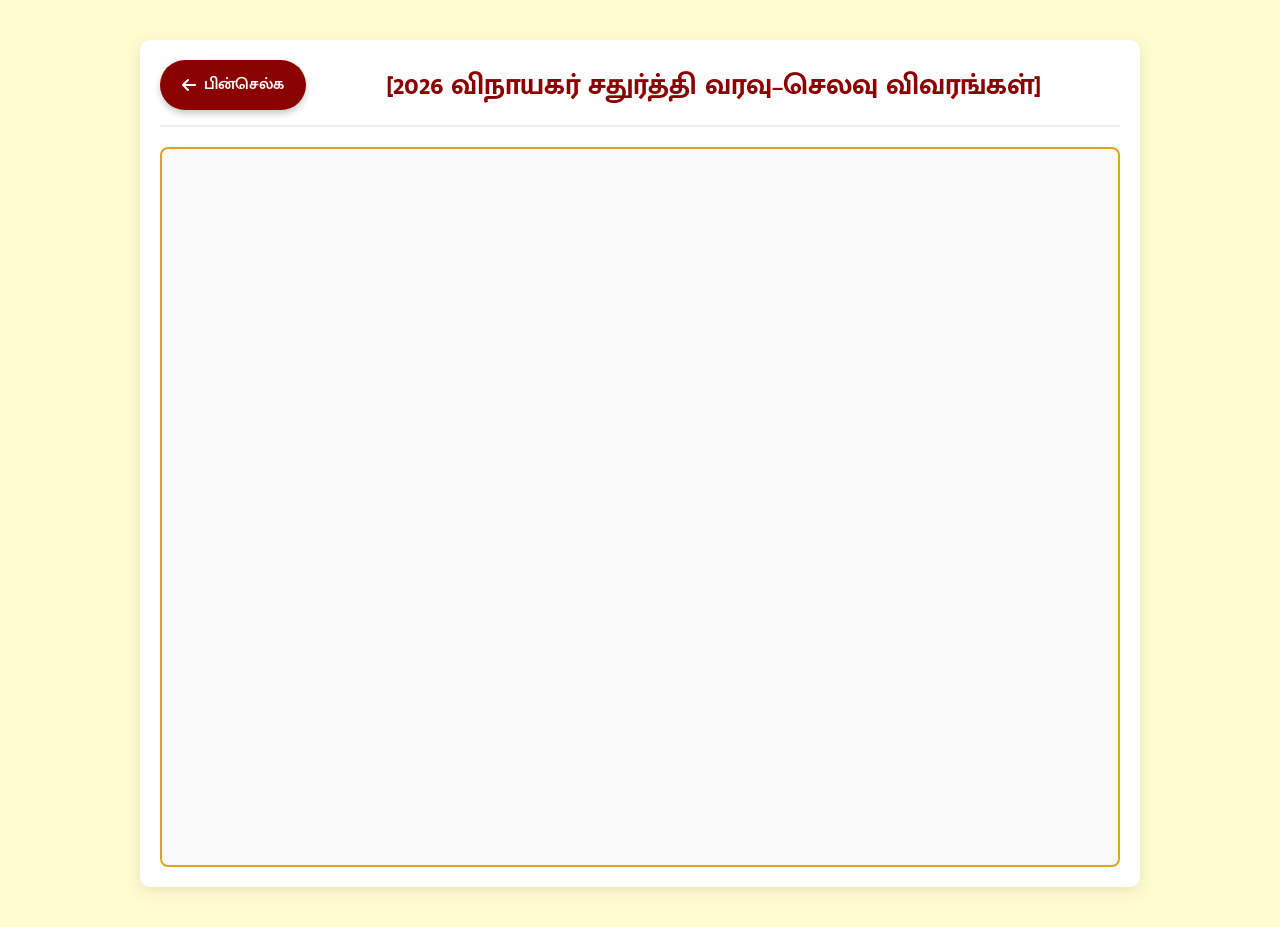
==== budget-2026.html @ ee6bddf9 "Update budget button behavior and add dedicated 2026 budget page" ====
<!DOCTYPE html>
<html lang="ta">

<head>
    <meta charset="UTF-8">
    <meta name="viewport" content="width=device-width, initial-scale=1.0">
    <title>2026 ஆம் ஆண்டு வரவு செலவுகள் - ஸ்ரீ சக்தி செல்வ கணபதி</title>
    <link rel="stylesheet" href="styles.css">
    <link href="https://fonts.googleapis.com/css2?family=Mukta+Malar:wght@400;600;700&display=swap" rel="stylesheet">
    <link rel="stylesheet" href="https://cdnjs.cloudflare.com/ajax/libs/font-awesome/6.4.0/css/all.min.css">
    <style>
        .pdf-page-container {
            max-width: 1000px;
            margin: 40px auto;
            padding: 20px;
            background: var(--white);
            border-radius: 10px;
            box-shadow: 0 4px 15px rgba(0, 0, 0, 0.1);
        }

        .pdf-header {
            display: flex;
            align-items: center;
            margin-bottom: 20px;
            border-bottom: 2px solid #f0f0f0;
            padding-bottom: 15px;
        }

        .back-btn {
            background-color: var(--primary-color);
            color: var(--white);
            text-decoration: none;
            padding: 10px 20px;
            border-radius: 30px;
            font-weight: 600;
            display: inline-flex;
            align-items: center;
            gap: 8px;
            transition: all 0.3s ease;
            box-shadow: 0 4px 6px rgba(0, 0, 0, 0.2);
            white-space: nowrap;
            border: 2px solid transparent;
        }

        .back-btn:hover {
            background-color: var(--white);
            color: var(--primary-color);
            border: 2px solid var(--primary-color);
        }

        .pdf-title-area {
            flex: 1;
            text-align: center;
        }

        .pdf-title {
            font-size: 1.8rem;
            color: var(--primary-color);
            margin: 0;
            padding: 0 20px;
        }

        .pdf-viewer-container {
            width: 100%;
            height: 80vh;
            border: 2px solid var(--gold);
            border-radius: 8px;
            overflow: hidden;
            background: #f9f9f9;
        }

        .pdf-viewer-container iframe {
            width: 100%;
            height: 100%;
            border: none;
        }

        @media (max-width: 768px) {
            .pdf-header {
                flex-direction: column;
                gap: 15px;
                align-items: center;
            }

            .pdf-title-area {
                text-align: center;
                width: 100%;
            }

            .pdf-viewer-container {
                height: 65vh;
            }

            .pdf-page-container {
                margin: 20px 10px;
            }
        }
    </style>
</head>

<body class="bg-cream">

    <div class="pdf-page-container">
        <div class="pdf-header">
            <a href="index.html" class="back-btn">
                <i class="fas fa-arrow-left"></i> பின்செல்க
            </a>
            <div class="pdf-title-area">
                <h1 class="pdf-title">[2026 விநாயகர் சதுர்த்தி வரவு–செலவு விவரங்கள்]</h1>
            </div>
        </div>

        <div class="pdf-viewer-container">
            <!-- Append #toolbar=0&navpanes=0&scrollbar=0 to hide download and other controls -->
            <iframe src="vinayakar kovil.pdf" title="PDF Document Viewer"></iframe>
        </div>
    </div>

</body>

</html>
---- styles.css ----
:root {
    --primary-color: #8B0000; /* Dark Red / Maroon */
    --secondary-color: #FF9933; /* Saffron */
    --gold: #DAA520;
    --cream: #FFFDD0;
    --white: #FFFFFF;
    --text-dark: #333333;
    --text-light: #666666;
    --bg-light: #FAFAFA;
}

* {
    margin: 0;
    padding: 0;
    box-sizing: border-box;
}

body {
    font-family: 'Mukta Malar', sans-serif;
    color: var(--text-dark);
    line-height: 1.6;
    background-color: var(--bg-light);
    overflow-x: hidden;
}

html {
    scroll-behavior: smooth;
}

/* Typography */
h1, h2, h3, h4, h5, h6 {
    color: var(--primary-color);
    margin-bottom: 1rem;
}

h2 {
    text-align: center;
    font-size: 2.2rem;
    margin-bottom: 2rem;
    position: relative;
    padding-bottom: 15px;
}

h2::after {
    content: '';
    position: absolute;
    bottom: 0;
    left: 50%;
    transform: translateX(-50%);
    width: 80px;
    height: 4px;
    background-color: var(--secondary-color);
    border-radius: 2px;
}

.container {
    max-width: 1200px;
    margin: 0 auto;
    padding: 0 20px;
}

.bg-cream {
    background-color: var(--cream);
}

section {
    padding: 80px 0;
}

/* Header & Nav */
header {
    background-color: var(--primary-color);
    color: var(--white);
    padding: 15px 30px;
    display: flex;
    justify-content: space-between;
    align-items: center;
    position: fixed;
    width: 100%;
    top: 0;
    z-index: 1000;
    box-shadow: 0 4px 6px rgba(0,0,0,0.2);
    border-bottom: 3px solid var(--gold);
}

.logo {
    font-size: 1.5rem;
    font-weight: 700;
    color: var(--gold);
}

nav ul {
    list-style: none;
    display: flex;
    gap: 20px;
}

nav a {
    color: var(--white);
    text-decoration: none;
    font-size: 1.1rem;
    font-weight: 600;
    transition: color 0.3s;
}

nav a:hover {
    color: var(--gold);
}

.hamburger {
    display: none;
    font-size: 1.8rem;
    cursor: pointer;
    color: var(--gold);
}

/* Hero Section */
.hero {
    height: 100vh;
    /* Adding a warm dark overlay over the image */
    background: linear-gradient(rgba(139, 0, 0, 0.5), rgba(0, 0, 0, 0.7)), url('background.jpg') center/cover no-repeat;
    display: flex;
    align-items: center;
    justify-content: center;
    text-align: center;
    color: var(--white);
    padding-top: 70px; /* Offset for fixed header */
    border-bottom: 10px solid var(--primary-color);
}

.hero h1 {
    font-size: 4rem;
    color: var(--gold);
    text-shadow: 2px 2px 8px rgba(0,0,0,0.8);
    margin-bottom: 10px;
    line-height: 1.2;
}

.tagline {
    font-size: 1.8rem;
    margin-bottom: 30px;
    font-weight: 600;
    text-shadow: 1px 1px 4px rgba(0,0,0,0.8);
}

.hero-buttons {
    display: flex;
    gap: 20px;
    justify-content: center;
}

.btn {
    display: inline-block;
    padding: 12px 30px;
    font-size: 1.1rem;
    font-weight: 600;
    text-decoration: none;
    border-radius: 30px;
    transition: all 0.3s ease;
    border: 2px solid transparent;
    cursor: pointer;
}

.btn-primary {
    background-color: var(--primary-color);
    color: var(--white);
    border-color: var(--primary-color);
    box-shadow: 0 4px 6px rgba(0,0,0,0.2);
}

.btn-primary:hover {
    background-color: var(--white);
    color: var(--primary-color);
    border-color: var(--white);
}

.btn-secondary {
    background-color: rgba(255, 255, 255, 0.1);
    color: var(--gold);
    border-color: var(--gold);
}

.btn-secondary:hover {
    background-color: var(--gold);
    color: var(--text-dark);
}

/* About Section */
.about-content {
    display: flex;
    align-items: center;
    gap: 40px;
}

.about-text {
    flex: 1;
    font-size: 1.15rem;
}

.about-text p {
    margin-bottom: 15px;
}

.about-image {
    flex: 1;
    text-align: center;
}

.about-image img {
    max-width: 100%;
    border-radius: 10px;
    box-shadow: 0 10px 20px rgba(0,0,0,0.1);
    border: 5px solid var(--gold);
}

/* Timings Section */
.timings-grid {
    display: grid;
    grid-template-columns: repeat(auto-fit, minmax(280px, 1fr));
    gap: 30px;
    margin-top: 40px;
}

.timing-card {
    background: var(--white);
    padding: 40px 20px;
    text-align: center;
    border-radius: 10px;
    box-shadow: 0 5px 15px rgba(0,0,0,0.05);
    transition: transform 0.3s ease;
    border-bottom: 4px solid var(--secondary-color);
}

.timing-card:hover {
    transform: translateY(-10px);
}

.timing-card .icon-wrapper {
    font-size: 3rem;
    color: var(--secondary-color);
    margin-bottom: 20px;
}

.timing-card h3 {
    font-size: 1.5rem;
    margin-bottom: 10px;
    color: var(--primary-color);
}

.timing-card p {
    font-size: 1.3rem;
    font-weight: 700;
    color: var(--text-dark);
}

.special-card {
    border-bottom-color: var(--primary-color);
}

.special-card .icon-wrapper {
    color: var(--primary-color);
}

/* Festivals Section */
.festivals-grid {
    display: grid;
    grid-template-columns: repeat(auto-fit, minmax(320px, 1fr));
    gap: 30px;
    margin-top: 40px;
}

.festival-card {
    background: var(--white);
    border-radius: 10px;
    overflow: hidden;
    box-shadow: 0 5px 15px rgba(0,0,0,0.08);
    transition: transform 0.3s;
}

.festival-card:hover {
    transform: translateY(-5px);
}

.festival-img {
    height: 200px;
    background-color: var(--cream);
}

.festival-img img {
    width: 100%;
    height: 100%;
    object-fit: cover;
}

.festival-info {
    padding: 20px;
}

.festival-info h3 {
    margin-bottom: 10px;
    color: var(--primary-color);
}

.festival-info .date {
    color: var(--secondary-color);
    font-weight: 600;
    margin-bottom: 10px;
}

/* Gallery Section */
.gallery-grid {
    display: grid;
    grid-template-columns: repeat(auto-fit, minmax(300px, 1fr));
    gap: 20px;
    margin-top: 40px;
}

.gallery-img {
    width: 100%;
    height: 250px;
    object-fit: cover;
    border-radius: 8px;
    cursor: pointer;
    transition: transform 0.3s, filter 0.3s;
    border: 3px solid var(--gold);
    box-shadow: 0 4px 8px rgba(0,0,0,0.1);
}

.gallery-img:hover {
    transform: scale(1.03);
    filter: brightness(1.1);
}

/* Lightbox */
.lightbox {
    display: none;
    position: fixed;
    z-index: 2000;
    left: 0;
    top: 0;
    width: 100%;
    height: 100%;
    background-color: rgba(0,0,0,0.9);
    align-items: center;
    justify-content: center;
}

.lightbox-content {
    max-width: 90%;
    max-height: 90%;
    border: 5px solid var(--gold);
    border-radius: 4px;
}

.close-lightbox {
    position: absolute;
    top: 20px;
    right: 40px;
    color: var(--white);
    font-size: 40px;
    font-weight: bold;
    cursor: pointer;
}

/* Location Section */
.location-content {
    display: flex;
    background: var(--white);
    border-radius: 10px;
    overflow: hidden;
    box-shadow: 0 10px 30px rgba(0,0,0,0.1);
    margin-top: 40px;
}

.location-details {
    flex: 1;
    padding: 50px 40px;
    display: flex;
    flex-direction: column;
    justify-content: center;
    align-items: flex-start;
}

.location-icon {
    font-size: 3rem;
    color: var(--primary-color);
    margin-bottom: 20px;
}

.location-details h3 {
    font-size: 1.8rem;
    margin-bottom: 15px;
}

.location-details p {
    font-size: 1.15rem;
    line-height: 1.8;
    margin-bottom: 25px;
}

.map-container {
    flex: 1;
    min-height: 400px;
    background-color: #e0e0e0;
}

.map-placeholder {
    width: 100%;
    height: 100%;
    display: flex;
    flex-direction: column;
    align-items: center;
    justify-content: center;
    background-color: #eee;
    color: #888;
    border: 2px dashed #ccc;
}

.mt-2 {
    margin-top: 1rem;
}

/* Footer */
footer {
    background-color: var(--primary-color);
    color: var(--white);
    text-align: center;
    padding-top: 40px;
}

.footer-content {
    padding: 0 20px 30px;
}

.footer-title {
    color: var(--gold);
    font-size: 1.8rem;
    margin-bottom: 15px;
}

.footer-bottom {
    background-color: #5a0000;
    padding: 15px 0;
    font-size: 0.95rem;
}

/* Accounts Section */
.accounts-list {
    max-width: 800px;
    margin: 40px auto 0;
    display: flex;
    flex-direction: column;
    gap: 15px;
}

.account-item {
    background: var(--white);
    padding: 20px 25px;
    border-radius: 10px;
    box-shadow: 0 4px 10px rgba(0,0,0,0.05);
    display: flex;
    align-items: center;
    gap: 15px;
    cursor: pointer;
    transition: transform 0.3s, box-shadow 0.3s;
    border-left: 5px solid var(--secondary-color);
}

.account-item:hover {
    transform: translateY(-3px);
    box-shadow: 0 6px 15px rgba(0,0,0,0.1);
}

.account-item i {
    font-size: 1.8rem;
    color: #e74c3c;
}

.account-item span {
    font-size: 1.2rem;
    font-weight: 600;
    color: var(--text-dark);
}

/* PDF Modal Content */
.pdf-modal-content {
    background: var(--white);
    padding: 40px;
    border-radius: 10px;
    max-width: 90%;
    width: 500px;
    text-align: center;
    position: relative;
    border: 4px solid var(--gold);
}

.close-pdf-modal {
    position: absolute;
    top: 15px;
    right: 20px;
    font-size: 30px;
    font-weight: bold;
    color: var(--text-light);
    cursor: pointer;
}

.close-pdf-modal:hover {
    color: var(--primary-color);
}

.pdf-actions {
    display: flex;
    justify-content: center;
    gap: 20px;
    margin-top: 30px;
}

/* Responsive */
@media (max-width: 768px) {
    .about-content, .location-content {
        flex-direction: column;
    }
    
    .hamburger {
        display: block;
    }
    
    nav ul {
        display: none;
        flex-direction: column;
        position: absolute;
        top: 100%;
        left: 0;
        width: 100%;
        background-color: var(--primary-color);
        text-align: center;
        padding: 20px 0;
        border-bottom: 3px solid var(--gold);
        box-shadow: 0 4px 6px rgba(0,0,0,0.2);
    }
    
    nav ul.active {
        display: flex;
    }
    
    nav ul li {
        padding: 10px 0;
    }
    
    .hero h1 {
        font-size: 2.5rem;
    }
    
    .tagline {
        font-size: 1.3rem;
    }
    
    .hero-buttons {
        flex-direction: column;
        gap: 15px;
        align-items: center;
    }
    
    .btn-secondary {
        margin-left: 0;
    }
    
    .location-details {
        padding: 30px 20px;
        align-items: center;
        text-align: center;
    }
}
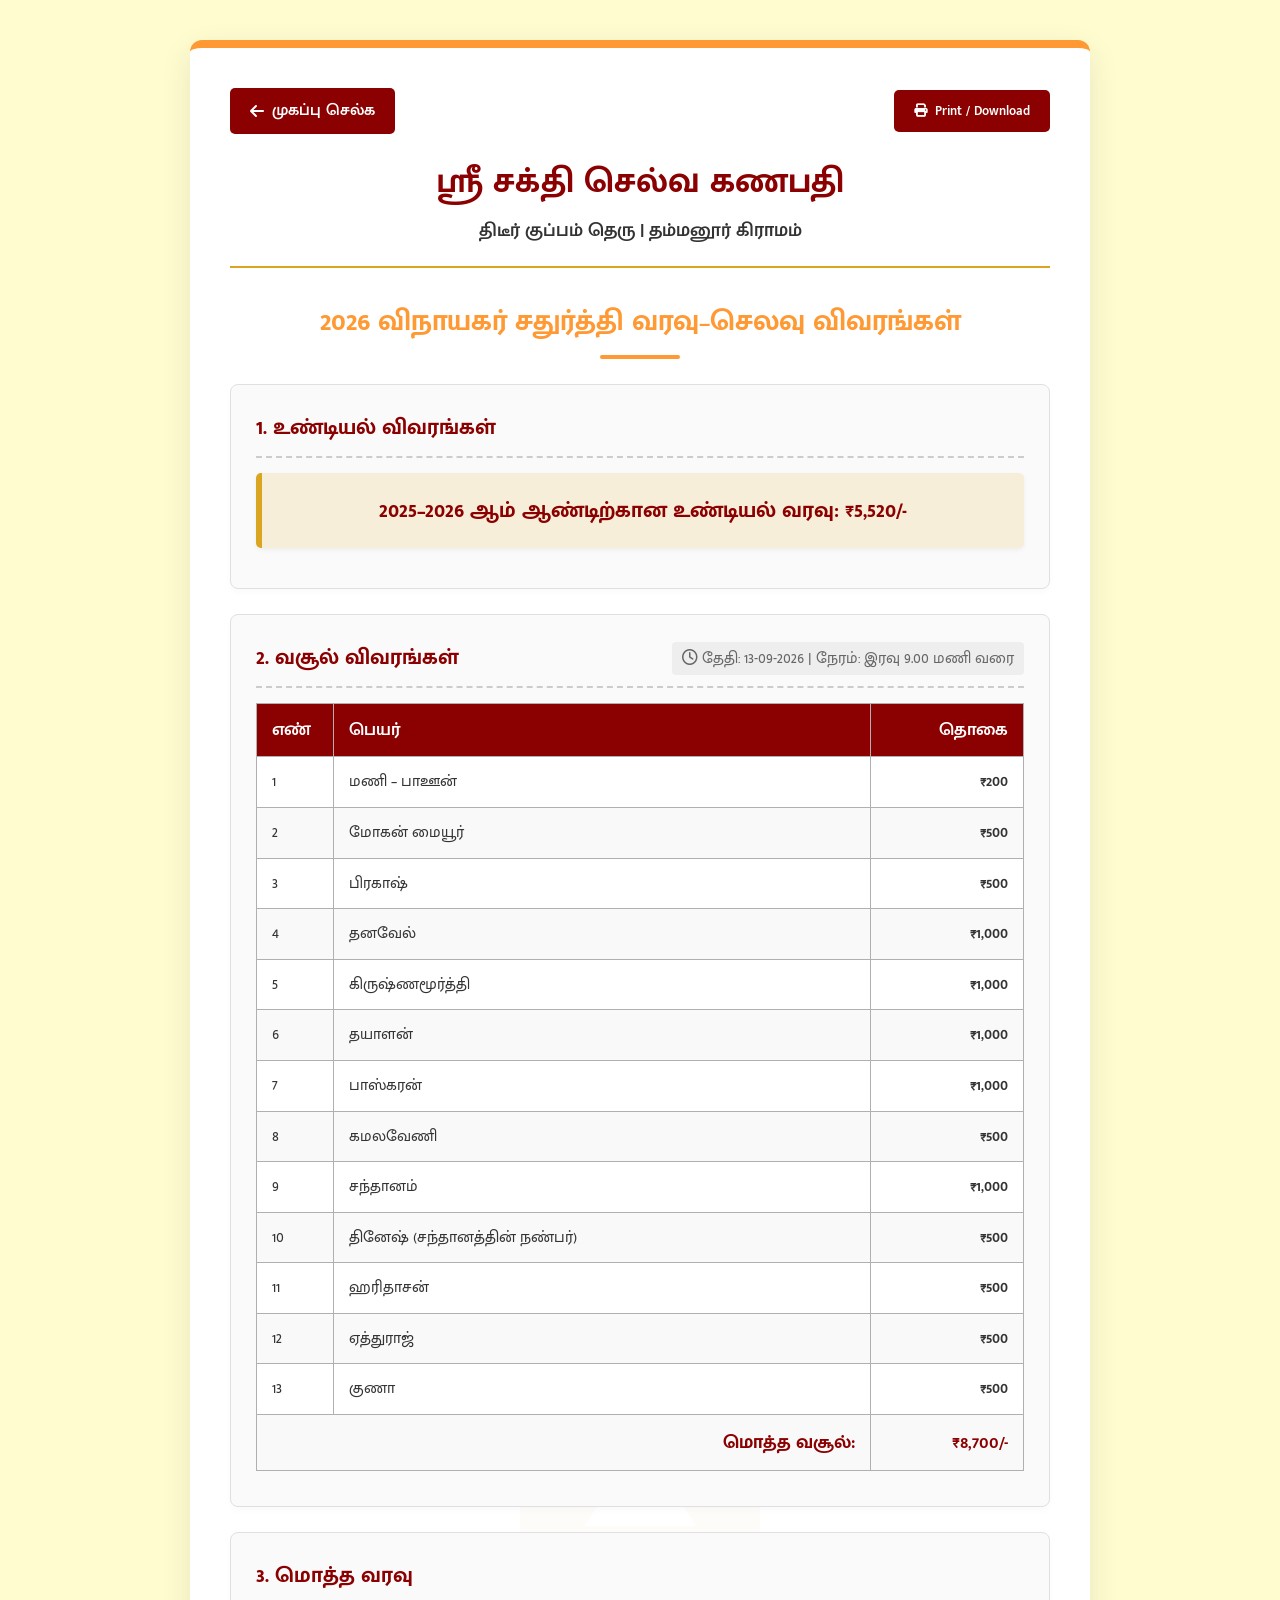
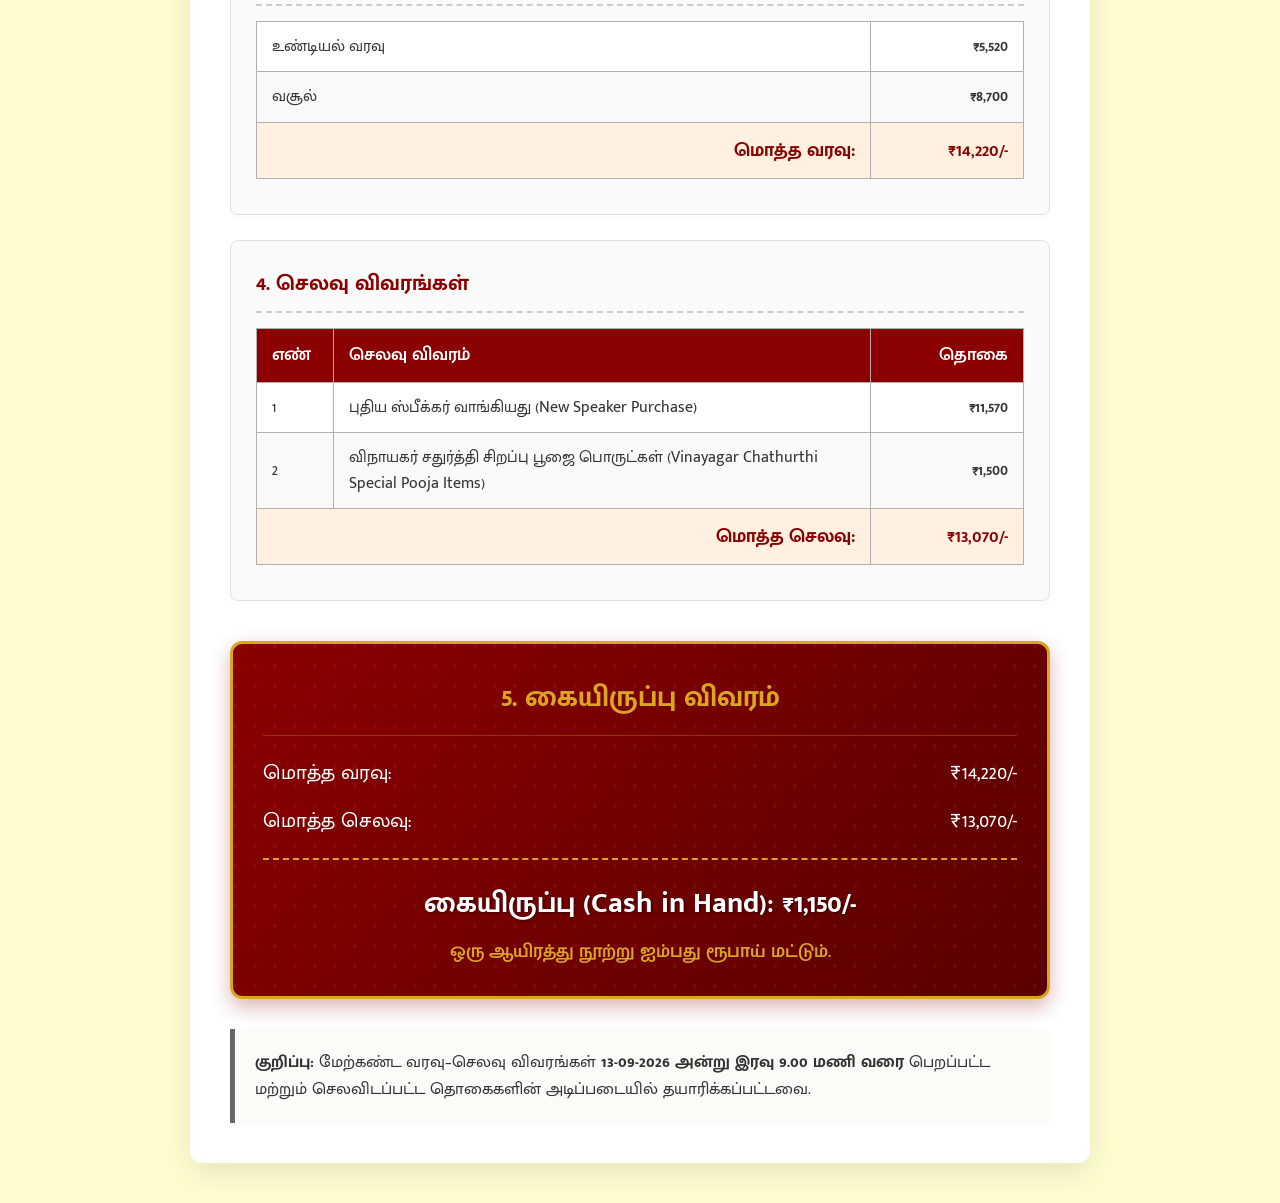
==== commit 30c4f628: "ihihi" ====
--- a/budget-2026.html
+++ b/budget-2026.html
@@ -1,121 +1,471 @@
 <!DOCTYPE html>
 <html lang="ta">
-
 <head>
     <meta charset="UTF-8">
     <meta name="viewport" content="width=device-width, initial-scale=1.0">
-    <title>2026 ஆம் ஆண்டு வரவு செலவுகள் - ஸ்ரீ சக்தி செல்வ கணபதி</title>
+    <title>2026 விநாயகர் சதுர்த்தி வரவு–செலவு விவரங்கள் - ஸ்ரீ சக்தி செல்வ கணபதி</title>
     <link rel="stylesheet" href="styles.css">
     <link href="https://fonts.googleapis.com/css2?family=Mukta+Malar:wght@400;600;700&display=swap" rel="stylesheet">
     <link rel="stylesheet" href="https://cdnjs.cloudflare.com/ajax/libs/font-awesome/6.4.0/css/all.min.css">
     <style>
-        .pdf-page-container {
-            max-width: 1000px;
+        /* Specific styles for budget page */
+        .budget-container {
+            max-width: 900px;
             margin: 40px auto;
-            padding: 20px;
+            padding: 40px;
             background: var(--white);
-            border-radius: 10px;
-            box-shadow: 0 4px 15px rgba(0, 0, 0, 0.1);
-        }
-
-        .pdf-header {
+            border-radius: 12px;
+            box-shadow: 0 10px 30px rgba(0, 0, 0, 0.1);
+            border-top: 8px solid var(--secondary-color);
+            position: relative;
+        }
+        
+        /* Subtle Ganesha Theme watermark */
+        .budget-container::before {
+            content: '\f668'; /* Om icon as a placeholder for Ganesha theme */
+            font-family: 'Font Awesome 6 Free';
+            font-weight: 900;
+            position: absolute;
+            top: 50%;
+            left: 50%;
+            transform: translate(-50%, -50%);
+            font-size: 20rem;
+            color: rgba(218, 165, 32, 0.03); /* Very subtle gold */
+            z-index: 0;
+            pointer-events: none;
+        }
+
+        .content-wrapper {
+            position: relative;
+            z-index: 1;
+        }
+
+        .temple-header {
+            text-align: center;
+            margin-bottom: 30px;
+            border-bottom: 2px solid var(--gold);
+            padding-bottom: 20px;
+        }
+        .temple-header h1 {
+            color: var(--primary-color);
+            font-size: 2.2rem;
+            margin-bottom: 5px;
+        }
+        .temple-header p {
+            color: var(--text-dark);
+            font-size: 1.2rem;
+            font-weight: 600;
+        }
+        .page-title {
+            text-align: center;
+            color: var(--secondary-color);
+            font-size: 1.8rem;
+            margin: 25px 0;
+            font-weight: 700;
+        }
+        .print-btn-container {
             display: flex;
+            justify-content: space-between;
             align-items: center;
             margin-bottom: 20px;
-            border-bottom: 2px solid #f0f0f0;
-            padding-bottom: 15px;
-        }
-
-        .back-btn {
+        }
+        .print-btn {
             background-color: var(--primary-color);
             color: var(--white);
-            text-decoration: none;
+            border: none;
             padding: 10px 20px;
-            border-radius: 30px;
+            border-radius: 5px;
+            cursor: pointer;
             font-weight: 600;
             display: inline-flex;
             align-items: center;
             gap: 8px;
-            transition: all 0.3s ease;
-            box-shadow: 0 4px 6px rgba(0, 0, 0, 0.2);
-            white-space: nowrap;
-            border: 2px solid transparent;
-        }
-
+            transition: all 0.3s;
+            text-decoration: none;
+            font-family: inherit;
+        }
+        .print-btn:hover {
+            background-color: var(--secondary-color);
+            color: var(--white);
+            box-shadow: 0 4px 8px rgba(0,0,0,0.2);
+        }
+        .back-btn {
+            background-color: var(--primary-color);
+            color: var(--white);
+            text-decoration: none;
+            padding: 10px 20px;
+            border-radius: 5px;
+            font-size: 1rem;
+            display: inline-flex;
+            align-items: center;
+            gap: 8px;
+            transition: 0.3s;
+            font-weight: 600;
+        }
         .back-btn:hover {
-            background-color: var(--white);
+            background-color: var(--secondary-color);
+            box-shadow: 0 4px 8px rgba(0,0,0,0.2);
+        }
+        .section-card {
+            background: var(--bg-light);
+            border: 1px solid #e0e0e0;
+            border-radius: 8px;
+            padding: 25px;
+            margin-bottom: 25px;
+            box-shadow: 0 4px 6px rgba(0,0,0,0.02);
+        }
+        .section-title {
             color: var(--primary-color);
-            border: 2px solid var(--primary-color);
-        }
-
-        .pdf-title-area {
-            flex: 1;
+            font-size: 1.4rem;
+            margin-bottom: 15px;
+            border-bottom: 2px dashed #ccc;
+            padding-bottom: 10px;
+            display: flex;
+            justify-content: space-between;
+            align-items: center;
+            flex-wrap: wrap;
+            gap: 10px;
+        }
+        .highlight-box {
+            background-color: rgba(218, 165, 32, 0.15); /* light gold */
+            border-left: 6px solid var(--gold);
+            padding: 20px;
+            border-radius: 5px;
+            font-size: 1.4rem;
+            font-weight: 700;
+            color: var(--primary-color);
             text-align: center;
-        }
-
-        .pdf-title {
+            margin: 15px 0;
+            box-shadow: 0 2px 5px rgba(0,0,0,0.05);
+        }
+        table {
+            width: 100%;
+            border-collapse: collapse;
+            margin-bottom: 10px;
+            background: var(--white);
+        }
+        th, td {
+            border: 1px solid #b0b0b0; /* Clearly visible borders */
+            padding: 12px 15px;
+            text-align: left;
+        }
+        th {
+            background-color: var(--primary-color);
+            color: var(--white);
+            font-weight: 600;
+            font-size: 1.1rem;
+        }
+        tr:nth-child(even) {
+            background-color: #f9f9f9;
+        }
+        tr:hover {
+            background-color: #f1f1f1;
+        }
+        .amount-col {
+            text-align: right;
+            font-weight: 600;
+        }
+        .table-total {
+            background-color: rgba(255, 153, 51, 0.15); /* light secondary */
+            font-weight: 700;
+            font-size: 1.2rem;
+            color: var(--primary-color);
+        }
+        .final-summary {
+            background: linear-gradient(135deg, var(--primary-color), #5a0000);
+            color: var(--white);
+            padding: 30px;
+            border-radius: 12px;
+            text-align: center;
+            margin-top: 40px;
+            box-shadow: 0 8px 20px rgba(139, 0, 0, 0.3);
+            border: 3px solid var(--gold);
+            position: relative;
+            overflow: hidden;
+        }
+        .final-summary::before {
+            content: '';
+            position: absolute;
+            top: 0; left: 0; right: 0; bottom: 0;
+            background: url('data:image/svg+xml;utf8,<svg width="20" height="20" viewBox="0 0 20 20" xmlns="http://www.w3.org/2000/svg"><circle cx="2" cy="2" r="2" fill="rgba(255,255,255,0.05)"/></svg>') repeat;
+            pointer-events: none;
+        }
+        .final-summary h3 {
+            color: var(--gold);
             font-size: 1.8rem;
-            color: var(--primary-color);
-            margin: 0;
-            padding: 0 20px;
-        }
-
-        .pdf-viewer-container {
-            width: 100%;
-            height: 80vh;
-            border: 2px solid var(--gold);
-            border-radius: 8px;
-            overflow: hidden;
-            background: #f9f9f9;
-        }
-
-        .pdf-viewer-container iframe {
-            width: 100%;
-            height: 100%;
-            border: none;
-        }
-
+            margin-bottom: 20px;
+            border-bottom: 1px solid rgba(218, 165, 32, 0.3);
+            padding-bottom: 15px;
+            position: relative;
+            z-index: 1;
+        }
+        .summary-row {
+            display: flex;
+            justify-content: space-between;
+            margin-bottom: 15px;
+            font-size: 1.3rem;
+            position: relative;
+            z-index: 1;
+        }
+        .cash-in-hand {
+            font-size: 1.8rem;
+            font-weight: 700;
+            color: var(--white);
+            margin-top: 20px;
+            padding-top: 20px;
+            border-top: 2px dashed var(--gold);
+            position: relative;
+            z-index: 1;
+            text-shadow: 1px 1px 3px rgba(0,0,0,0.5);
+        }
+        .cash-in-words {
+            font-size: 1.2rem;
+            font-weight: 600;
+            margin-top: 10px;
+            color: var(--gold);
+            position: relative;
+            z-index: 1;
+        }
+        .note-section {
+            margin-top: 30px;
+            padding: 20px;
+            background: #fdfbf7;
+            border-left: 5px solid var(--text-light);
+            border-radius: 0 8px 8px 0;
+            font-size: 1.05rem;
+            color: var(--text-dark);
+            box-shadow: 0 2px 5px rgba(0,0,0,0.03);
+        }
+        
+        @media print {
+            body { 
+                background: white; 
+                margin: 0;
+                padding: 0;
+            }
+            .budget-container {
+                box-shadow: none;
+                border: none;
+                margin: 0 auto;
+                padding: 0;
+                max-width: 100%;
+            }
+            .budget-container::before {
+                display: none;
+            }
+            .print-btn-container {
+                display: none !important;
+            }
+            .section-card {
+                break-inside: avoid;
+                border: 1px solid #000;
+                padding: 15px;
+                box-shadow: none;
+                margin-bottom: 15px;
+            }
+            th, td {
+                border: 1px solid #000 !important;
+            }
+            .final-summary {
+                color: black;
+                background: white !important;
+                border: 2px solid black;
+                box-shadow: none;
+                page-break-inside: avoid;
+                padding: 15px;
+            }
+            .final-summary h3, .cash-in-hand, .summary-row, .cash-in-words {
+                color: black !important;
+                border-color: black !important;
+                text-shadow: none;
+            }
+            * {
+                -webkit-print-color-adjust: exact !important;
+                color-adjust: exact !important;
+            }
+        }
+        
         @media (max-width: 768px) {
-            .pdf-header {
+            .budget-container {
+                margin: 20px 10px;
+                padding: 20px;
+            }
+            .temple-header h1 {
+                font-size: 1.8rem;
+            }
+            .page-title {
+                font-size: 1.4rem;
+            }
+            .section-title {
+                font-size: 1.2rem;
                 flex-direction: column;
-                gap: 15px;
-                align-items: center;
-            }
-
-            .pdf-title-area {
-                text-align: center;
-                width: 100%;
-            }
-
-            .pdf-viewer-container {
-                height: 65vh;
-            }
-
-            .pdf-page-container {
-                margin: 20px 10px;
+                align-items: flex-start;
+            }
+            th, td {
+                padding: 10px 8px;
+                font-size: 0.95rem;
+            }
+            .highlight-box {
+                font-size: 1.1rem;
+                padding: 15px;
+            }
+            .print-btn-container {
+                flex-direction: column;
+                gap: 10px;
+                align-items: stretch;
+            }
+            .back-btn, .print-btn {
+                justify-content: center;
             }
         }
     </style>
 </head>
-
 <body class="bg-cream">
 
-    <div class="pdf-page-container">
-        <div class="pdf-header">
-            <a href="index.html" class="back-btn">
-                <i class="fas fa-arrow-left"></i> பின்செல்க
-            </a>
-            <div class="pdf-title-area">
-                <h1 class="pdf-title">[2026 விநாயகர் சதுர்த்தி வரவு–செலவு விவரங்கள்]</h1>
+    <div class="container">
+        <div class="budget-container">
+            <div class="content-wrapper">
+                
+                <div class="print-btn-container">
+                    <a href="index.html" class="back-btn">
+                        <i class="fas fa-arrow-left"></i> முகப்பு செல்க
+                    </a>
+                    <button onclick="window.print()" class="print-btn">
+                        <i class="fas fa-print"></i> Print / Download
+                    </button>
+                </div>
+
+                <div class="temple-header">
+                    <h1>ஸ்ரீ சக்தி செல்வ கணபதி</h1>
+                    <p>திடீர் குப்பம் தெரு | தம்மனூர் கிராமம்</p>
+                </div>
+
+                <h2 class="page-title">2026 விநாயகர் சதுர்த்தி வரவு–செலவு விவரங்கள்</h2>
+
+                <!-- 1. உண்டியல் விவரங்கள் -->
+                <div class="section-card">
+                    <h3 class="section-title">1. உண்டியல் விவரங்கள்</h3>
+                    <div class="highlight-box">
+                        2025–2026 ஆம் ஆண்டிற்கான உண்டியல் வரவு: ₹5,520/-
+                    </div>
+                </div>
+
+                <!-- 2. வசூல் விவரங்கள் -->
+                <div class="section-card">
+                    <h3 class="section-title">
+                        2. வசூல் விவரங்கள்
+                        <span style="font-size: 1rem; font-weight: normal; color: var(--text-light); background: #eee; padding: 4px 10px; border-radius: 4px;">
+                            <i class="far fa-clock"></i> தேதி: 13-09-2026 | நேரம்: இரவு 9.00 மணி வரை
+                        </span>
+                    </h3>
+                    <table>
+                        <thead>
+                            <tr>
+                                <th width="10%">எண்</th>
+                                <th width="70%">பெயர்</th>
+                                <th width="20%" class="amount-col">தொகை</th>
+                            </tr>
+                        </thead>
+                        <tbody>
+                            <tr><td>1</td><td>மணி – பாஊன்</td><td class="amount-col">₹200</td></tr>
+                            <tr><td>2</td><td>மோகன் மையூர்</td><td class="amount-col">₹500</td></tr>
+                            <tr><td>3</td><td>பிரகாஷ்</td><td class="amount-col">₹500</td></tr>
+                            <tr><td>4</td><td>தனவேல்</td><td class="amount-col">₹1,000</td></tr>
+                            <tr><td>5</td><td>கிருஷ்ணமூர்த்தி</td><td class="amount-col">₹1,000</td></tr>
+                            <tr><td>6</td><td>தயாளன்</td><td class="amount-col">₹1,000</td></tr>
+                            <tr><td>7</td><td>பாஸ்கரன்</td><td class="amount-col">₹1,000</td></tr>
+                            <tr><td>8</td><td>கமலவேணி</td><td class="amount-col">₹500</td></tr>
+                            <tr><td>9</td><td>சந்தானம்</td><td class="amount-col">₹1,000</td></tr>
+                            <tr><td>10</td><td>தினேஷ் (சந்தானத்தின் நண்பர்)</td><td class="amount-col">₹500</td></tr>
+                            <tr><td>11</td><td>ஹரிதாசன்</td><td class="amount-col">₹500</td></tr>
+                            <tr><td>12</td><td>ஏத்துராஜ்</td><td class="amount-col">₹500</td></tr>
+                            <tr><td>13</td><td>குணா</td><td class="amount-col">₹500</td></tr>
+                            <tr class="table-total">
+                                <td colspan="2" style="text-align: right;">மொத்த வசூல்:</td>
+                                <td class="amount-col">₹8,700/-</td>
+                            </tr>
+                        </tbody>
+                    </table>
+                </div>
+
+                <!-- 3. மொத்த வரவு -->
+                <div class="section-card">
+                    <h3 class="section-title">3. மொத்த வரவு</h3>
+                    <table>
+                        <tbody>
+                            <tr>
+                                <td width="80%">உண்டியல் வரவு</td>
+                                <td width="20%" class="amount-col">₹5,520</td>
+                            </tr>
+                            <tr>
+                                <td>வசூல்</td>
+                                <td class="amount-col">₹8,700</td>
+                            </tr>
+                            <tr class="table-total">
+                                <td style="text-align: right;">மொத்த வரவு:</td>
+                                <td class="amount-col">₹14,220/-</td>
+                            </tr>
+                        </tbody>
+                    </table>
+                </div>
+
+                <!-- 4. செலவு விவரங்கள் -->
+                <div class="section-card">
+                    <h3 class="section-title">4. செலவு விவரங்கள்</h3>
+                    <table>
+                        <thead>
+                            <tr>
+                                <th width="10%">எண்</th>
+                                <th width="70%">செலவு விவரம்</th>
+                                <th width="20%" class="amount-col">தொகை</th>
+                            </tr>
+                        </thead>
+                        <tbody>
+                            <tr>
+                                <td>1</td>
+                                <td>புதிய ஸ்பீக்கர் வாங்கியது (New Speaker Purchase)</td>
+                                <td class="amount-col">₹11,570</td>
+                            </tr>
+                            <tr>
+                                <td>2</td>
+                                <td>விநாயகர் சதுர்த்தி சிறப்பு பூஜை பொருட்கள் (Vinayagar Chathurthi Special Pooja Items)</td>
+                                <td class="amount-col">₹1,500</td>
+                            </tr>
+                            <tr class="table-total">
+                                <td colspan="2" style="text-align: right;">மொத்த செலவு:</td>
+                                <td class="amount-col">₹13,070/-</td>
+                            </tr>
+                        </tbody>
+                    </table>
+                </div>
+
+                <!-- 5. கையிருப்பு -->
+                <div class="final-summary">
+                    <h3>5. கையிருப்பு விவரம்</h3>
+                    <div class="summary-row">
+                        <span>மொத்த வரவு:</span>
+                        <span>₹14,220/-</span>
+                    </div>
+                    <div class="summary-row">
+                        <span>மொத்த செலவு:</span>
+                        <span>₹13,070/-</span>
+                    </div>
+                    <div class="cash-in-hand">
+                        கையிருப்பு (Cash in Hand): ₹1,150/-
+                    </div>
+                    <div class="cash-in-words">
+                        ஒரு ஆயிரத்து நூற்று ஐம்பது ரூபாய் மட்டும்.
+                    </div>
+                </div>
+
+                <!-- 6. குறிப்பு -->
+                <div class="note-section">
+                    <strong>குறிப்பு:</strong> மேற்கண்ட வரவு–செலவு விவரங்கள் <strong>13-09-2026 அன்று இரவு 9.00 மணி வரை</strong> பெறப்பட்ட மற்றும் செலவிடப்பட்ட தொகைகளின் அடிப்படையில் தயாரிக்கப்பட்டவை.
+                </div>
+
             </div>
         </div>
-
-        <div class="pdf-viewer-container">
-            <!-- Append #toolbar=0&navpanes=0&scrollbar=0 to hide download and other controls -->
-            <iframe src="vinayakar kovil.pdf" title="PDF Document Viewer"></iframe>
-        </div>
     </div>
 
 </body>
-
 </html>
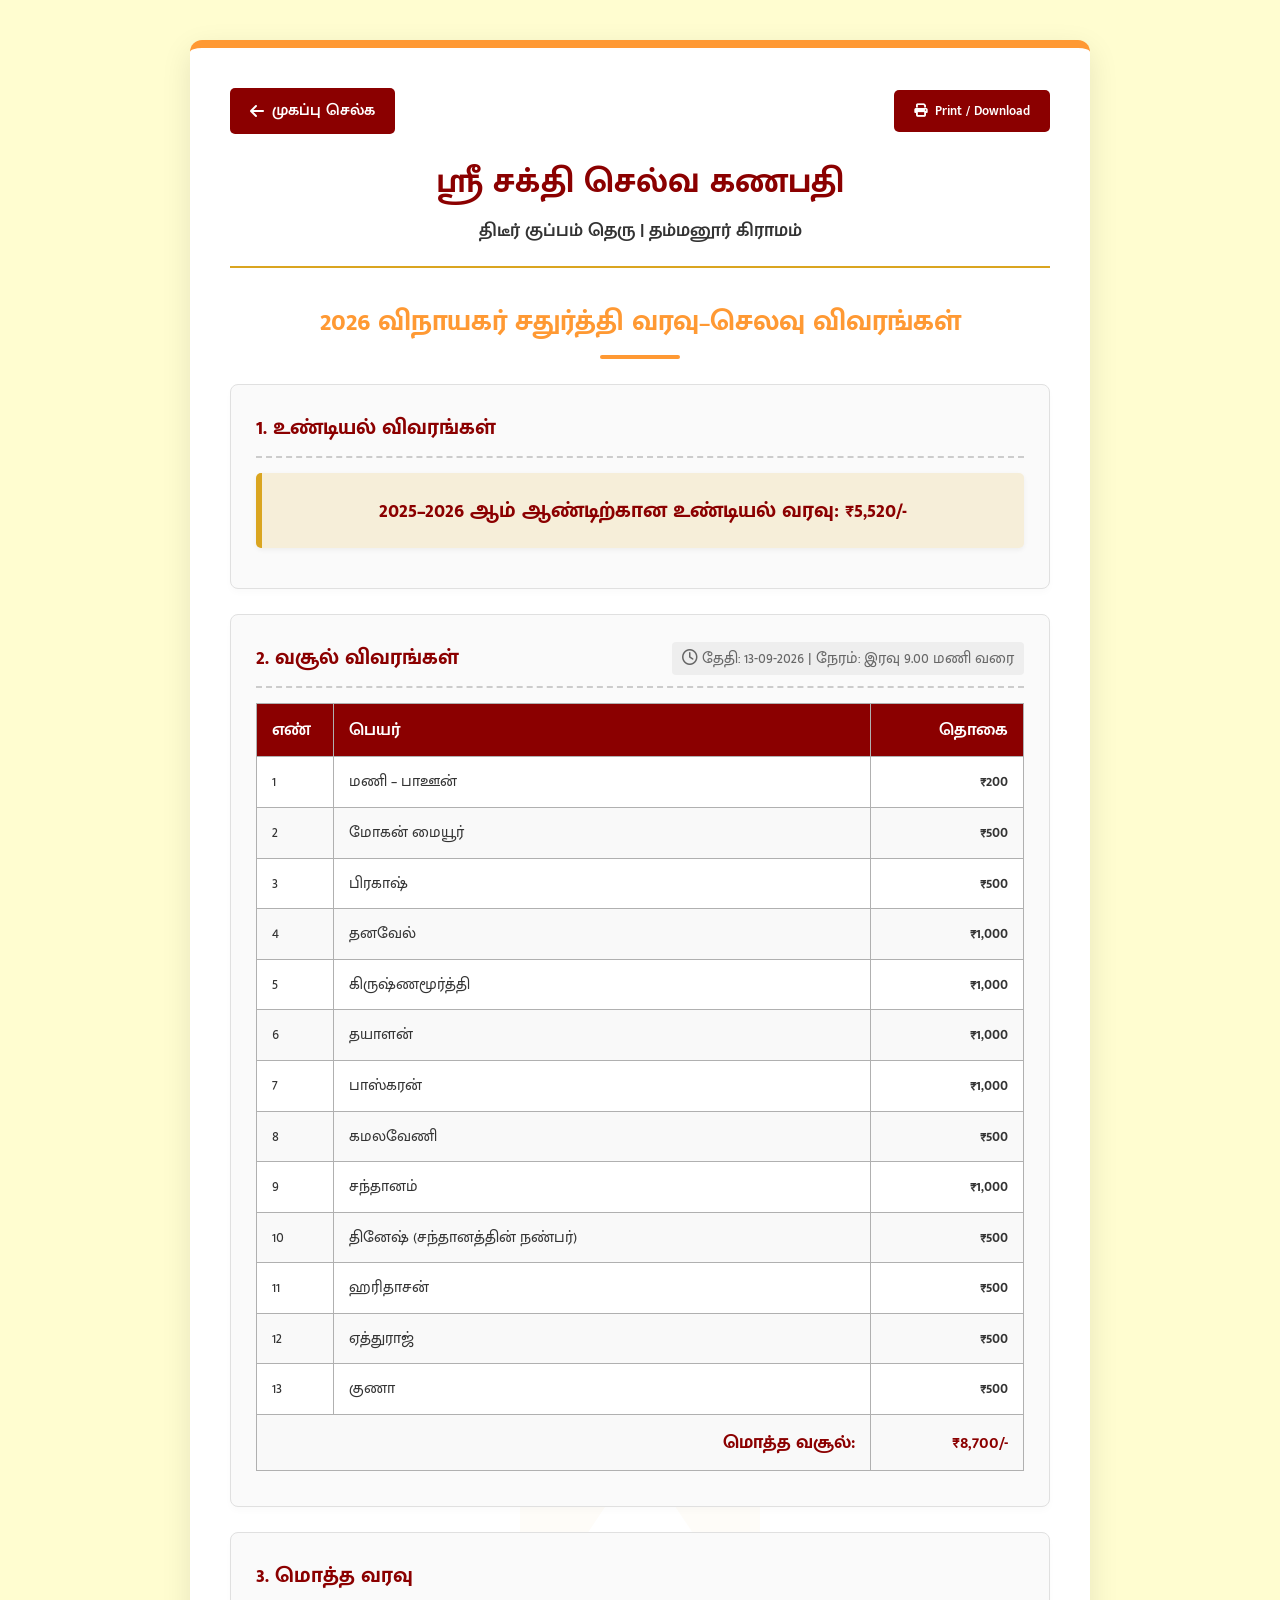
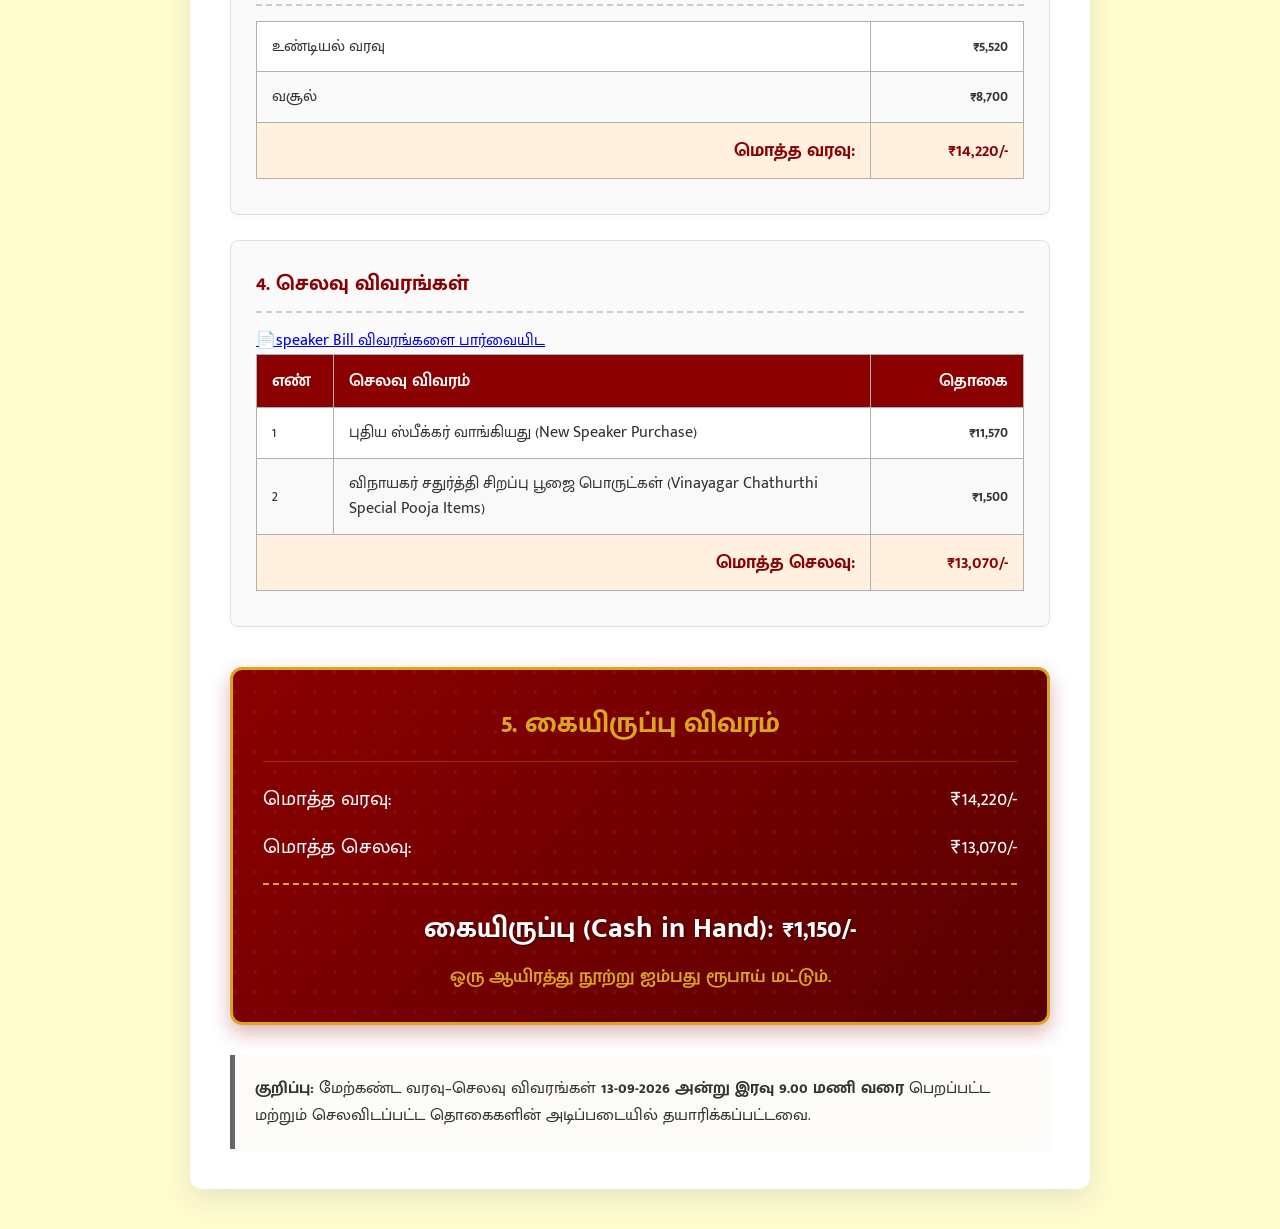
==== commit 85519fe5: "jlnl" ====
--- a/budget-2026.html
+++ b/budget-2026.html
@@ -1,5 +1,6 @@
 <!DOCTYPE html>
 <html lang="ta">
+
 <head>
     <meta charset="UTF-8">
     <meta name="viewport" content="width=device-width, initial-scale=1.0">
@@ -19,10 +20,11 @@
             border-top: 8px solid var(--secondary-color);
             position: relative;
         }
-        
+
         /* Subtle Ganesha Theme watermark */
         .budget-container::before {
-            content: '\f668'; /* Om icon as a placeholder for Ganesha theme */
+            content: '\f668';
+            /* Om icon as a placeholder for Ganesha theme */
             font-family: 'Font Awesome 6 Free';
             font-weight: 900;
             position: absolute;
@@ -30,7 +32,8 @@
             left: 50%;
             transform: translate(-50%, -50%);
             font-size: 20rem;
-            color: rgba(218, 165, 32, 0.03); /* Very subtle gold */
+            color: rgba(218, 165, 32, 0.03);
+            /* Very subtle gold */
             z-index: 0;
             pointer-events: none;
         }
@@ -46,16 +49,19 @@
             border-bottom: 2px solid var(--gold);
             padding-bottom: 20px;
         }
+
         .temple-header h1 {
             color: var(--primary-color);
             font-size: 2.2rem;
             margin-bottom: 5px;
         }
+
         .temple-header p {
             color: var(--text-dark);
             font-size: 1.2rem;
             font-weight: 600;
         }
+
         .page-title {
             text-align: center;
             color: var(--secondary-color);
@@ -63,12 +69,14 @@
             margin: 25px 0;
             font-weight: 700;
         }
+
         .print-btn-container {
             display: flex;
             justify-content: space-between;
             align-items: center;
             margin-bottom: 20px;
         }
+
         .print-btn {
             background-color: var(--primary-color);
             color: var(--white);
@@ -84,11 +92,13 @@
             text-decoration: none;
             font-family: inherit;
         }
+
         .print-btn:hover {
             background-color: var(--secondary-color);
             color: var(--white);
-            box-shadow: 0 4px 8px rgba(0,0,0,0.2);
-        }
+            box-shadow: 0 4px 8px rgba(0, 0, 0, 0.2);
+        }
+
         .back-btn {
             background-color: var(--primary-color);
             color: var(--white);
@@ -102,18 +112,21 @@
             transition: 0.3s;
             font-weight: 600;
         }
+
         .back-btn:hover {
             background-color: var(--secondary-color);
-            box-shadow: 0 4px 8px rgba(0,0,0,0.2);
-        }
+            box-shadow: 0 4px 8px rgba(0, 0, 0, 0.2);
+        }
+
         .section-card {
             background: var(--bg-light);
             border: 1px solid #e0e0e0;
             border-radius: 8px;
             padding: 25px;
             margin-bottom: 25px;
-            box-shadow: 0 4px 6px rgba(0,0,0,0.02);
-        }
+            box-shadow: 0 4px 6px rgba(0, 0, 0, 0.02);
+        }
+
         .section-title {
             color: var(--primary-color);
             font-size: 1.4rem;
@@ -126,8 +139,10 @@
             flex-wrap: wrap;
             gap: 10px;
         }
+
         .highlight-box {
-            background-color: rgba(218, 165, 32, 0.15); /* light gold */
+            background-color: rgba(218, 165, 32, 0.15);
+            /* light gold */
             border-left: 6px solid var(--gold);
             padding: 20px;
             border-radius: 5px;
@@ -136,41 +151,52 @@
             color: var(--primary-color);
             text-align: center;
             margin: 15px 0;
-            box-shadow: 0 2px 5px rgba(0,0,0,0.05);
-        }
+            box-shadow: 0 2px 5px rgba(0, 0, 0, 0.05);
+        }
+
         table {
             width: 100%;
             border-collapse: collapse;
             margin-bottom: 10px;
             background: var(--white);
         }
-        th, td {
-            border: 1px solid #b0b0b0; /* Clearly visible borders */
+
+        th,
+        td {
+            border: 1px solid #b0b0b0;
+            /* Clearly visible borders */
             padding: 12px 15px;
             text-align: left;
         }
+
         th {
             background-color: var(--primary-color);
             color: var(--white);
             font-weight: 600;
             font-size: 1.1rem;
         }
+
         tr:nth-child(even) {
             background-color: #f9f9f9;
         }
+
         tr:hover {
             background-color: #f1f1f1;
         }
+
         .amount-col {
             text-align: right;
             font-weight: 600;
         }
+
         .table-total {
-            background-color: rgba(255, 153, 51, 0.15); /* light secondary */
+            background-color: rgba(255, 153, 51, 0.15);
+            /* light secondary */
             font-weight: 700;
             font-size: 1.2rem;
             color: var(--primary-color);
         }
+
         .final-summary {
             background: linear-gradient(135deg, var(--primary-color), #5a0000);
             color: var(--white);
@@ -183,13 +209,18 @@
             position: relative;
             overflow: hidden;
         }
+
         .final-summary::before {
             content: '';
             position: absolute;
-            top: 0; left: 0; right: 0; bottom: 0;
+            top: 0;
+            left: 0;
+            right: 0;
+            bottom: 0;
             background: url('data:image/svg+xml;utf8,<svg width="20" height="20" viewBox="0 0 20 20" xmlns="http://www.w3.org/2000/svg"><circle cx="2" cy="2" r="2" fill="rgba(255,255,255,0.05)"/></svg>') repeat;
             pointer-events: none;
         }
+
         .final-summary h3 {
             color: var(--gold);
             font-size: 1.8rem;
@@ -199,6 +230,7 @@
             position: relative;
             z-index: 1;
         }
+
         .summary-row {
             display: flex;
             justify-content: space-between;
@@ -207,6 +239,7 @@
             position: relative;
             z-index: 1;
         }
+
         .cash-in-hand {
             font-size: 1.8rem;
             font-weight: 700;
@@ -216,8 +249,9 @@
             border-top: 2px dashed var(--gold);
             position: relative;
             z-index: 1;
-            text-shadow: 1px 1px 3px rgba(0,0,0,0.5);
-        }
+            text-shadow: 1px 1px 3px rgba(0, 0, 0, 0.5);
+        }
+
         .cash-in-words {
             font-size: 1.2rem;
             font-weight: 600;
@@ -226,6 +260,7 @@
             position: relative;
             z-index: 1;
         }
+
         .note-section {
             margin-top: 30px;
             padding: 20px;
@@ -234,15 +269,16 @@
             border-radius: 0 8px 8px 0;
             font-size: 1.05rem;
             color: var(--text-dark);
-            box-shadow: 0 2px 5px rgba(0,0,0,0.03);
-        }
-        
+            box-shadow: 0 2px 5px rgba(0, 0, 0, 0.03);
+        }
+
         @media print {
-            body { 
-                background: white; 
+            body {
+                background: white;
                 margin: 0;
                 padding: 0;
             }
+
             .budget-container {
                 box-shadow: none;
                 border: none;
@@ -250,12 +286,15 @@
                 padding: 0;
                 max-width: 100%;
             }
+
             .budget-container::before {
                 display: none;
             }
+
             .print-btn-container {
                 display: none !important;
             }
+
             .section-card {
                 break-inside: avoid;
                 border: 1px solid #000;
@@ -263,9 +302,12 @@
                 box-shadow: none;
                 margin-bottom: 15px;
             }
-            th, td {
+
+            th,
+            td {
                 border: 1px solid #000 !important;
             }
+
             .final-summary {
                 color: black;
                 background: white !important;
@@ -274,58 +316,73 @@
                 page-break-inside: avoid;
                 padding: 15px;
             }
-            .final-summary h3, .cash-in-hand, .summary-row, .cash-in-words {
+
+            .final-summary h3,
+            .cash-in-hand,
+            .summary-row,
+            .cash-in-words {
                 color: black !important;
                 border-color: black !important;
                 text-shadow: none;
             }
+
             * {
                 -webkit-print-color-adjust: exact !important;
                 color-adjust: exact !important;
             }
         }
-        
+
         @media (max-width: 768px) {
             .budget-container {
                 margin: 20px 10px;
                 padding: 20px;
             }
+
             .temple-header h1 {
                 font-size: 1.8rem;
             }
+
             .page-title {
                 font-size: 1.4rem;
             }
+
             .section-title {
                 font-size: 1.2rem;
                 flex-direction: column;
                 align-items: flex-start;
             }
-            th, td {
+
+            th,
+            td {
                 padding: 10px 8px;
                 font-size: 0.95rem;
             }
+
             .highlight-box {
                 font-size: 1.1rem;
                 padding: 15px;
             }
+
             .print-btn-container {
                 flex-direction: column;
                 gap: 10px;
                 align-items: stretch;
             }
-            .back-btn, .print-btn {
+
+            .back-btn,
+            .print-btn {
                 justify-content: center;
             }
         }
     </style>
 </head>
+
 <body class="bg-cream">
 
     <div class="container">
         <div class="budget-container">
             <div class="content-wrapper">
-                
+
                 <div class="print-btn-container">
                     <a href="index.html" class="back-btn">
                         <i class="fas fa-arrow-left"></i> முகப்பு செல்க
@@ -354,7 +411,8 @@
                 <div class="section-card">
                     <h3 class="section-title">
                         2. வசூல் விவரங்கள்
-                        <span style="font-size: 1rem; font-weight: normal; color: var(--text-light); background: #eee; padding: 4px 10px; border-radius: 4px;">
+                        <span
+                            style="font-size: 1rem; font-weight: normal; color: var(--text-light); background: #eee; padding: 4px 10px; border-radius: 4px;">
                             <i class="far fa-clock"></i> தேதி: 13-09-2026 | நேரம்: இரவு 9.00 மணி வரை
                         </span>
                     </h3>
@@ -367,19 +425,71 @@
                             </tr>
                         </thead>
                         <tbody>
-                            <tr><td>1</td><td>மணி – பாஊன்</td><td class="amount-col">₹200</td></tr>
-                            <tr><td>2</td><td>மோகன் மையூர்</td><td class="amount-col">₹500</td></tr>
-                            <tr><td>3</td><td>பிரகாஷ்</td><td class="amount-col">₹500</td></tr>
-                            <tr><td>4</td><td>தனவேல்</td><td class="amount-col">₹1,000</td></tr>
-                            <tr><td>5</td><td>கிருஷ்ணமூர்த்தி</td><td class="amount-col">₹1,000</td></tr>
-                            <tr><td>6</td><td>தயாளன்</td><td class="amount-col">₹1,000</td></tr>
-                            <tr><td>7</td><td>பாஸ்கரன்</td><td class="amount-col">₹1,000</td></tr>
-                            <tr><td>8</td><td>கமலவேணி</td><td class="amount-col">₹500</td></tr>
-                            <tr><td>9</td><td>சந்தானம்</td><td class="amount-col">₹1,000</td></tr>
-                            <tr><td>10</td><td>தினேஷ் (சந்தானத்தின் நண்பர்)</td><td class="amount-col">₹500</td></tr>
-                            <tr><td>11</td><td>ஹரிதாசன்</td><td class="amount-col">₹500</td></tr>
-                            <tr><td>12</td><td>ஏத்துராஜ்</td><td class="amount-col">₹500</td></tr>
-                            <tr><td>13</td><td>குணா</td><td class="amount-col">₹500</td></tr>
+                            <tr>
+                                <td>1</td>
+                                <td>மணி – பாஊன்</td>
+                                <td class="amount-col">₹200</td>
+                            </tr>
+                            <tr>
+                                <td>2</td>
+                                <td>மோகன் மையூர்</td>
+                                <td class="amount-col">₹500</td>
+                            </tr>
+                            <tr>
+                                <td>3</td>
+                                <td>பிரகாஷ்</td>
+                                <td class="amount-col">₹500</td>
+                            </tr>
+                            <tr>
+                                <td>4</td>
+                                <td>தனவேல்</td>
+                                <td class="amount-col">₹1,000</td>
+                            </tr>
+                            <tr>
+                                <td>5</td>
+                                <td>கிருஷ்ணமூர்த்தி</td>
+                                <td class="amount-col">₹1,000</td>
+                            </tr>
+                            <tr>
+                                <td>6</td>
+                                <td>தயாளன்</td>
+                                <td class="amount-col">₹1,000</td>
+                            </tr>
+                            <tr>
+                                <td>7</td>
+                                <td>பாஸ்கரன்</td>
+                                <td class="amount-col">₹1,000</td>
+                            </tr>
+                            <tr>
+                                <td>8</td>
+                                <td>கமலவேணி</td>
+                                <td class="amount-col">₹500</td>
+                            </tr>
+                            <tr>
+                                <td>9</td>
+                                <td>சந்தானம்</td>
+                                <td class="amount-col">₹1,000</td>
+                            </tr>
+                            <tr>
+                                <td>10</td>
+                                <td>தினேஷ் (சந்தானத்தின் நண்பர்)</td>
+                                <td class="amount-col">₹500</td>
+                            </tr>
+                            <tr>
+                                <td>11</td>
+                                <td>ஹரிதாசன்</td>
+                                <td class="amount-col">₹500</td>
+                            </tr>
+                            <tr>
+                                <td>12</td>
+                                <td>ஏத்துராஜ்</td>
+                                <td class="amount-col">₹500</td>
+                            </tr>
+                            <tr>
+                                <td>13</td>
+                                <td>குணா</td>
+                                <td class="amount-col">₹500</td>
+                            </tr>
                             <tr class="table-total">
                                 <td colspan="2" style="text-align: right;">மொத்த வசூல்:</td>
                                 <td class="amount-col">₹8,700/-</td>
@@ -425,10 +535,14 @@
                                 <td>1</td>
                                 <td>புதிய ஸ்பீக்கர் வாங்கியது (New Speaker Purchase)</td>
                                 <td class="amount-col">₹11,570</td>
+                                <a href="bill.jpeg" target="_blank" class="pdf-view">
+                                    📄speaker Bill விவரங்களை பார்வையிட
+                                </a>
                             </tr>
                             <tr>
                                 <td>2</td>
-                                <td>விநாயகர் சதுர்த்தி சிறப்பு பூஜை பொருட்கள் (Vinayagar Chathurthi Special Pooja Items)</td>
+                                <td>விநாயகர் சதுர்த்தி சிறப்பு பூஜை பொருட்கள் (Vinayagar Chathurthi Special Pooja Items)
+                                </td>
                                 <td class="amount-col">₹1,500</td>
                             </tr>
                             <tr class="table-total">
@@ -460,7 +574,8 @@
 
                 <!-- 6. குறிப்பு -->
                 <div class="note-section">
-                    <strong>குறிப்பு:</strong> மேற்கண்ட வரவு–செலவு விவரங்கள் <strong>13-09-2026 அன்று இரவு 9.00 மணி வரை</strong> பெறப்பட்ட மற்றும் செலவிடப்பட்ட தொகைகளின் அடிப்படையில் தயாரிக்கப்பட்டவை.
+                    <strong>குறிப்பு:</strong> மேற்கண்ட வரவு–செலவு விவரங்கள் <strong>13-09-2026 அன்று இரவு 9.00 மணி
+                        வரை</strong> பெறப்பட்ட மற்றும் செலவிடப்பட்ட தொகைகளின் அடிப்படையில் தயாரிக்கப்பட்டவை.
                 </div>
 
             </div>
@@ -468,4 +583,5 @@
     </div>
 
 </body>
+
 </html>
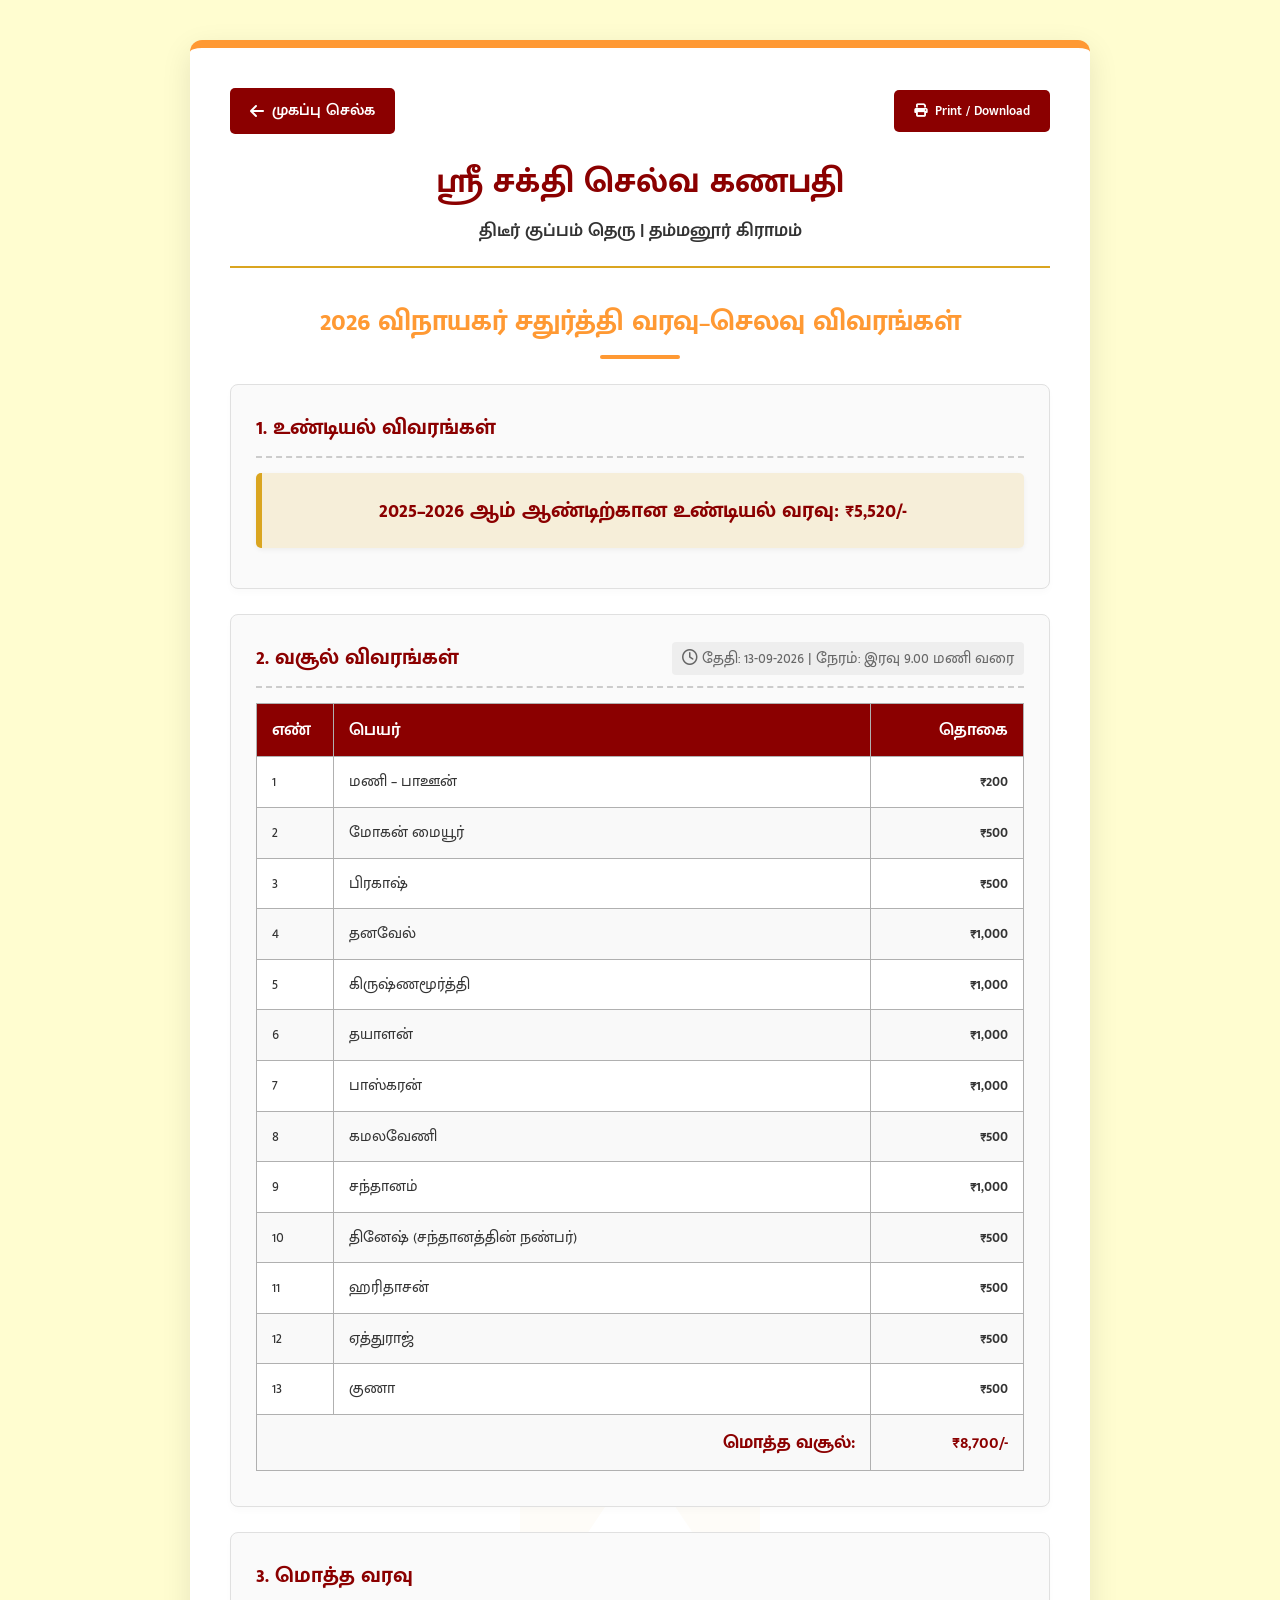
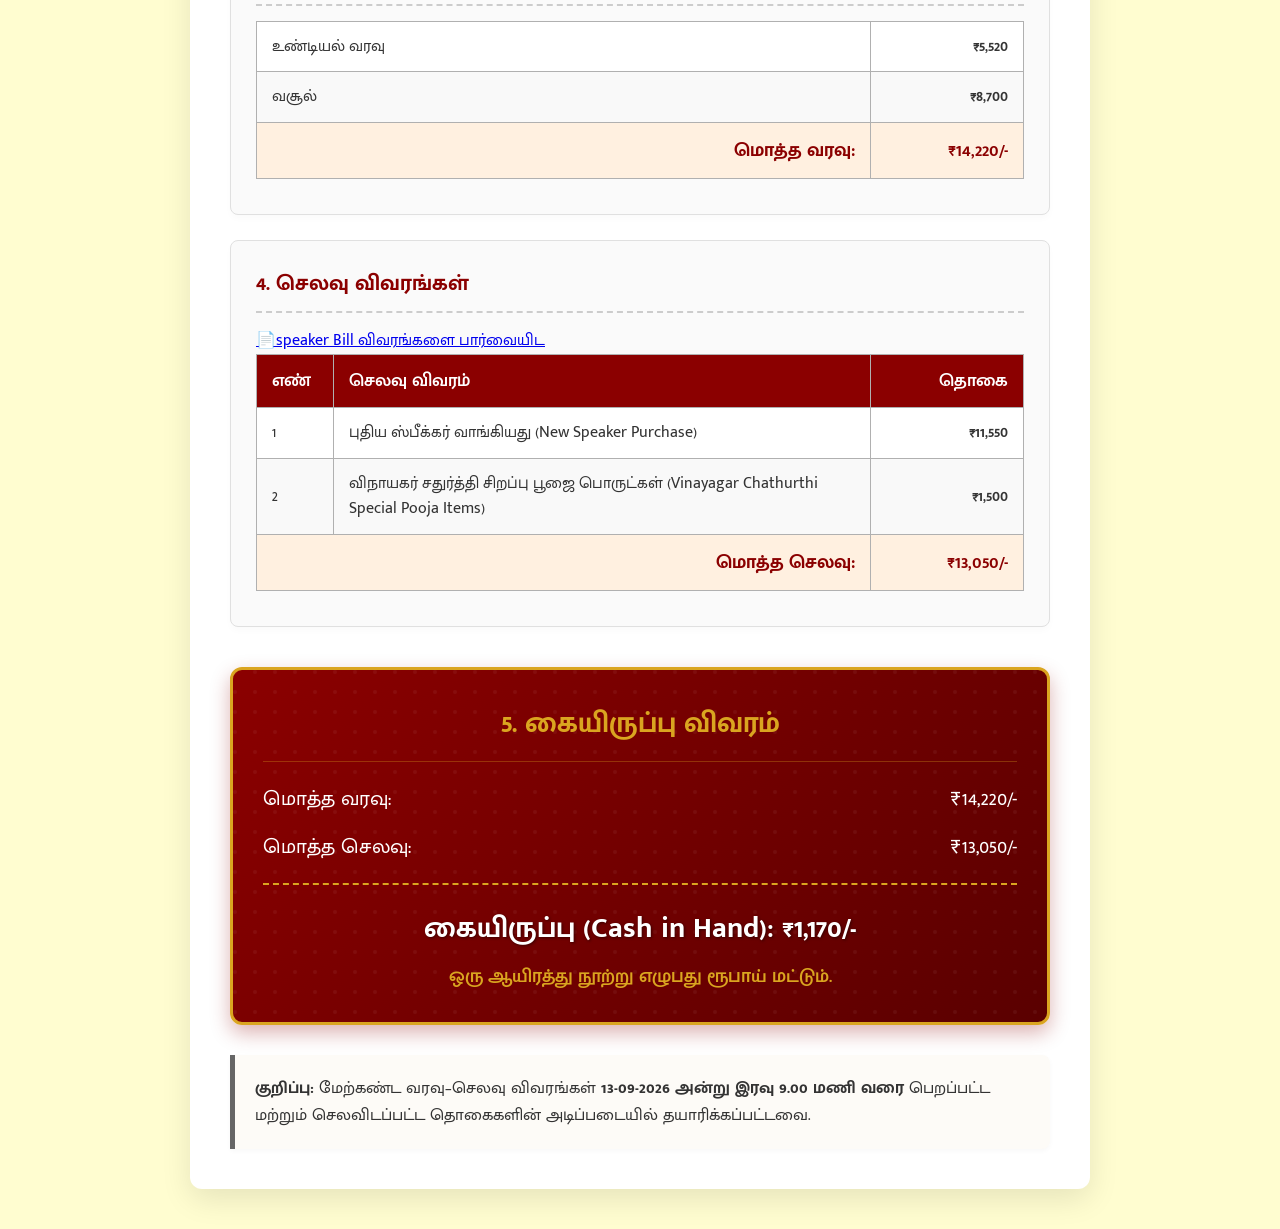
==== commit ddf29b6a: "iggig" ====
--- a/budget-2026.html
+++ b/budget-2026.html
@@ -534,7 +534,7 @@
                             <tr>
                                 <td>1</td>
                                 <td>புதிய ஸ்பீக்கர் வாங்கியது (New Speaker Purchase)</td>
-                                <td class="amount-col">₹11,570</td>
+                                <td class="amount-col">₹11,550</td>
                                 <a href="bill.jpeg" target="_blank" class="pdf-view">
                                     📄speaker Bill விவரங்களை பார்வையிட
                                 </a>
@@ -547,7 +547,7 @@
                             </tr>
                             <tr class="table-total">
                                 <td colspan="2" style="text-align: right;">மொத்த செலவு:</td>
-                                <td class="amount-col">₹13,070/-</td>
+                                <td class="amount-col">₹13,050/-</td>
                             </tr>
                         </tbody>
                     </table>
@@ -562,13 +562,13 @@
                     </div>
                     <div class="summary-row">
                         <span>மொத்த செலவு:</span>
-                        <span>₹13,070/-</span>
+                        <span>₹13,050/-</span>
                     </div>
                     <div class="cash-in-hand">
-                        கையிருப்பு (Cash in Hand): ₹1,150/-
+                        கையிருப்பு (Cash in Hand): ₹1,170/-
                     </div>
                     <div class="cash-in-words">
-                        ஒரு ஆயிரத்து நூற்று ஐம்பது ரூபாய் மட்டும்.
+                        ஒரு ஆயிரத்து நூற்று எழுபது ரூபாய் மட்டும்.
                     </div>
                 </div>
 
